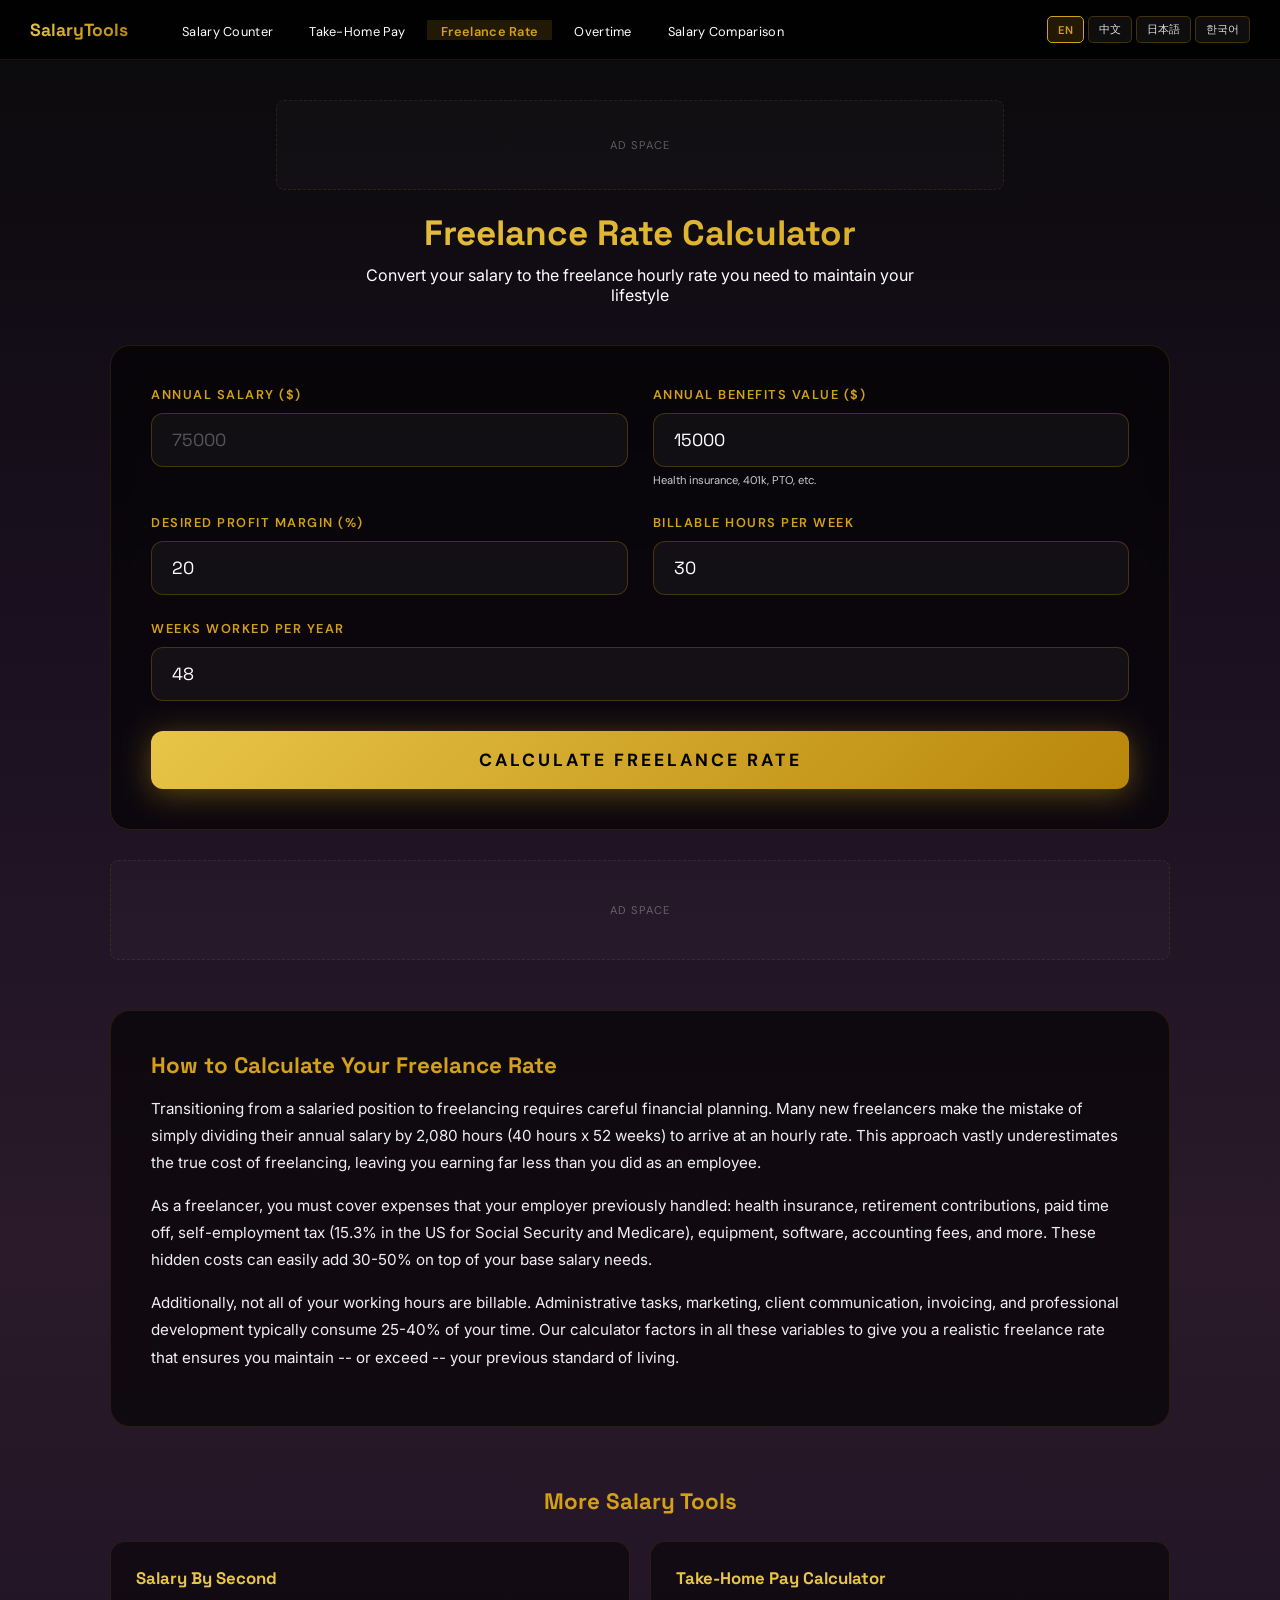
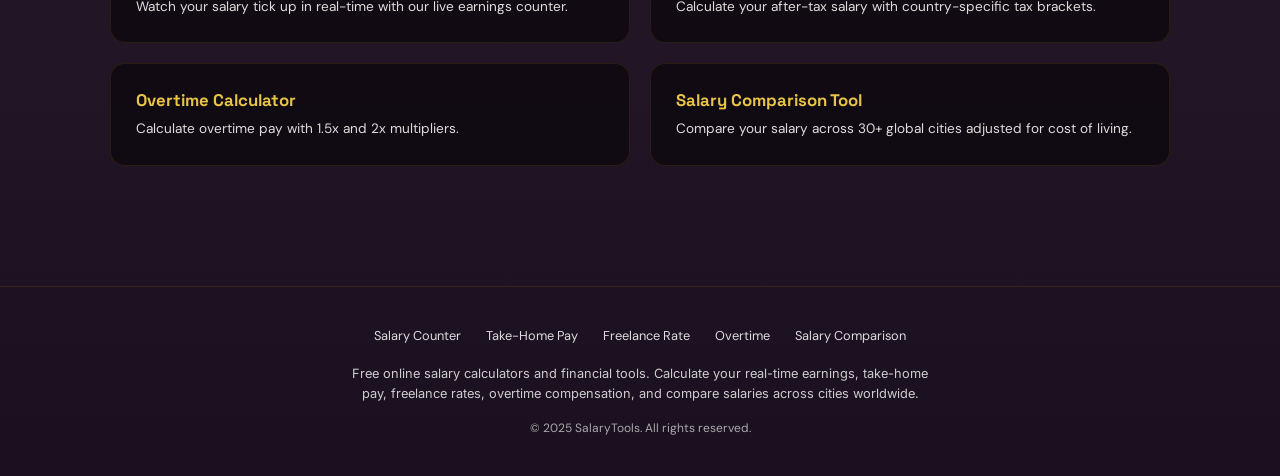
==== freelance-rate/index.html @ bfb165d8 "Expand into multi-page salary tools site for AdSense monetization Add 4 new calculator pages (take-h" ====
<!DOCTYPE html>
<html lang="en">
<head>
    <meta charset="UTF-8">
    <meta name="viewport" content="width=device-width, initial-scale=1.0">
    <title>Freelance Rate Calculator - Salary to Hourly Rate | SalaryTools</title>
    <meta name="description" content="Convert your salary to an equivalent freelance hourly rate. Account for self-employment tax, benefits, profit margin, and billable hours to find your ideal freelance rate.">
    <meta property="og:title" content="Freelance Rate Calculator - Salary to Hourly Rate">
    <meta property="og:description" content="Calculate the freelance hourly rate you need to match or exceed your current salary, factoring in taxes, benefits, and overhead.">
    <meta property="og:type" content="website">
    <link rel="canonical" href="https://salarytools.app/freelance-rate/">
    <script type="application/ld+json">
    {
        "@context": "https://schema.org",
        "@type": "WebApplication",
        "name": "Freelance Rate Calculator",
        "description": "Convert your salary to an equivalent freelance hourly rate accounting for self-employment tax, benefits, and profit margin",
        "applicationCategory": "FinanceApplication",
        "operatingSystem": "Any",
        "offers": { "@type": "Offer", "price": "0", "priceCurrency": "USD" }
    }
    </script>
    <link rel="stylesheet" href="/css/shared.css">
    <style>
        .chart-section {
            margin-top: 25px;
            padding: 25px;
            background: rgba(255, 255, 255, 0.02);
            border: 1px solid var(--border-subtle);
            border-radius: 15px;
        }

        .chart-section h3 {
            font-family: 'DM Sans', sans-serif;
            font-size: 0.8rem;
            text-transform: uppercase;
            letter-spacing: 1.5px;
            color: var(--text-muted);
            margin-bottom: 20px;
            text-align: center;
        }

        .comparison-card .comp-breakdown {
            font-size: 0.75rem;
            color: var(--text-dim);
            margin-top: 8px;
            line-height: 1.6;
        }

        .form-group .input-hint {
            font-family: 'DM Sans', sans-serif;
            font-size: 0.7rem;
            color: var(--text-dim);
            margin-top: 6px;
            line-height: 1.4;
        }
    </style>
</head>
<body>
    <div class="bg-image"></div>
    <div class="page-container">
        <!-- Ad Slot: Leaderboard -->
        <div class="ad-slot ad-slot-leaderboard"></div>

        <!-- Page Header -->
        <div class="page-header">
            <h1 data-i18n="title">Freelance Rate Calculator</h1>
            <p data-i18n="subtitle">Convert your salary to the freelance hourly rate you need to maintain your lifestyle</p>
        </div>

        <!-- Calculator Card -->
        <div class="calc-card">
            <div class="calc-grid">
                <div class="form-group">
                    <label data-i18n="label_salary">Annual Salary ($)</label>
                    <input type="number" id="annualSalary" placeholder="75000" min="0" step="1000">
                </div>
                <div class="form-group">
                    <label data-i18n="label_benefits">Annual Benefits Value ($)</label>
                    <input type="number" id="benefitsValue" value="15000" min="0" step="500">
                    <span class="input-hint" data-i18n="hint_benefits">Health insurance, 401k, PTO, etc.</span>
                </div>
                <div class="form-group">
                    <label data-i18n="label_profit">Desired Profit Margin (%)</label>
                    <input type="number" id="profitMargin" value="20" min="0" max="100" step="5">
                </div>
                <div class="form-group">
                    <label data-i18n="label_billable">Billable Hours Per Week</label>
                    <input type="number" id="billableHours" value="30" min="1" max="80" step="1">
                </div>
                <div class="form-group calc-full-width">
                    <label data-i18n="label_weeks">Weeks Worked Per Year</label>
                    <input type="number" id="weeksWorked" value="48" min="1" max="52" step="1">
                </div>
            </div>
            <button class="calc-btn" id="calculateBtn" data-i18n="btn_calculate">CALCULATE FREELANCE RATE</button>
        </div>

        <!-- Results Section -->
        <div class="results-section" id="resultsSection">
            <!-- Primary Result -->
            <div class="result-highlight">
                <div class="result-label" data-i18n="result_recommended">Recommended Hourly Rate</div>
                <div class="result-value" id="resultHourlyRate">$0</div>
            </div>

            <!-- Results Grid -->
            <div class="results-grid">
                <div class="result-card">
                    <div class="result-card-value" id="resultMinRate">$0</div>
                    <div class="result-card-label" data-i18n="result_minimum">Minimum Viable Rate</div>
                </div>
                <div class="result-card">
                    <div class="result-card-value" id="resultDailyRate">$0</div>
                    <div class="result-card-label" data-i18n="result_daily">Daily Rate</div>
                </div>
                <div class="result-card">
                    <div class="result-card-value" id="resultWeeklyRate">$0</div>
                    <div class="result-card-label" data-i18n="result_weekly">Weekly Rate</div>
                </div>
                <div class="result-card">
                    <div class="result-card-value" id="resultMonthlyTarget">$0</div>
                    <div class="result-card-label" data-i18n="result_monthly">Monthly Target</div>
                </div>
                <div class="result-card">
                    <div class="result-card-value" id="resultAnnualTarget">$0</div>
                    <div class="result-card-label" data-i18n="result_annual">Annual Target</div>
                </div>
            </div>

            <!-- Comparison Cards -->
            <div class="comparison-cards">
                <div class="comparison-card">
                    <h3 data-i18n="comp_employee">As Employee</h3>
                    <div class="comp-value" id="compEmployeeValue">$0</div>
                    <div class="comp-detail" data-i18n="comp_employee_detail">Total Compensation</div>
                    <div class="comp-breakdown" id="compEmployeeBreakdown"></div>
                </div>
                <div class="comparison-card">
                    <h3 data-i18n="comp_freelancer">As Freelancer</h3>
                    <div class="comp-value" id="compFreelancerValue">$0</div>
                    <div class="comp-detail" data-i18n="comp_freelancer_detail">Needed Gross to Match</div>
                    <div class="comp-breakdown" id="compFreelancerBreakdown"></div>
                </div>
            </div>

            <!-- Bar Chart -->
            <div class="chart-section">
                <h3 data-i18n="chart_title">Employee vs Freelance Comparison</h3>
                <div class="bar-chart">
                    <div class="bar-row">
                        <div class="bar-label" data-i18n="chart_employee">Employee</div>
                        <div class="bar-track">
                            <div class="bar-fill gold" id="barEmployee" style="width: 0%"></div>
                        </div>
                    </div>
                    <div class="bar-row">
                        <div class="bar-label" data-i18n="chart_freelance">Freelance</div>
                        <div class="bar-track">
                            <div class="bar-fill green" id="barFreelance" style="width: 0%"></div>
                        </div>
                    </div>
                </div>
            </div>
        </div>

        <!-- Ad Slot: Banner -->
        <div class="ad-slot ad-slot-banner"></div>

        <!-- SEO Content -->
        <div class="seo-content">
            <h2 data-i18n="seo_title">How to Calculate Your Freelance Rate</h2>
            <p data-i18n="seo_p1">Transitioning from a salaried position to freelancing requires careful financial planning. Many new freelancers make the mistake of simply dividing their annual salary by 2,080 hours (40 hours x 52 weeks) to arrive at an hourly rate. This approach vastly underestimates the true cost of freelancing, leaving you earning far less than you did as an employee.</p>
            <p data-i18n="seo_p2">As a freelancer, you must cover expenses that your employer previously handled: health insurance, retirement contributions, paid time off, self-employment tax (15.3% in the US for Social Security and Medicare), equipment, software, accounting fees, and more. These hidden costs can easily add 30-50% on top of your base salary needs.</p>
            <p data-i18n="seo_p3">Additionally, not all of your working hours are billable. Administrative tasks, marketing, client communication, invoicing, and professional development typically consume 25-40% of your time. Our calculator factors in all these variables to give you a realistic freelance rate that ensures you maintain -- or exceed -- your previous standard of living.</p>
        </div>

        <!-- More Tools -->
        <div class="more-tools">
            <h2 data-i18n="more_tools">More Salary Tools</h2>
            <div class="tools-grid">
                <a href="/" class="tool-card">
                    <h3 data-i18n="tool_counter_title">Salary By Second</h3>
                    <p data-i18n="tool_counter_desc">Watch your salary tick up in real-time with our live earnings counter.</p>
                </a>
                <a href="/take-home-pay/" class="tool-card">
                    <h3 data-i18n="tool_takehome_title">Take-Home Pay Calculator</h3>
                    <p data-i18n="tool_takehome_desc">Calculate your after-tax salary with country-specific tax brackets.</p>
                </a>
                <a href="/overtime/" class="tool-card">
                    <h3 data-i18n="tool_overtime_title">Overtime Calculator</h3>
                    <p data-i18n="tool_overtime_desc">Calculate overtime pay with 1.5x and 2x multipliers.</p>
                </a>
                <a href="/salary-comparison/" class="tool-card">
                    <h3 data-i18n="tool_comparison_title">Salary Comparison Tool</h3>
                    <p data-i18n="tool_comparison_desc">Compare your salary across 30+ global cities adjusted for cost of living.</p>
                </a>
            </div>
        </div>
    </div>

    <script>
        // ====== I18N ======
        window.pageI18n = {
            en: {
                title: "Freelance Rate Calculator",
                subtitle: "Convert your salary to the freelance hourly rate you need to maintain your lifestyle",
                label_salary: "Annual Salary ($)",
                label_benefits: "Annual Benefits Value ($)",
                hint_benefits: "Health insurance, 401k, PTO, etc.",
                label_profit: "Desired Profit Margin (%)",
                label_billable: "Billable Hours Per Week",
                label_weeks: "Weeks Worked Per Year",
                btn_calculate: "CALCULATE FREELANCE RATE",
                result_recommended: "Recommended Hourly Rate",
                result_minimum: "Minimum Viable Rate",
                result_daily: "Daily Rate",
                result_weekly: "Weekly Rate",
                result_monthly: "Monthly Target",
                result_annual: "Annual Target",
                comp_employee: "As Employee",
                comp_employee_detail: "Total Compensation",
                comp_freelancer: "As Freelancer",
                comp_freelancer_detail: "Needed Gross to Match",
                chart_title: "Employee vs Freelance Comparison",
                chart_employee: "Employee",
                chart_freelance: "Freelance",
                seo_title: "How to Calculate Your Freelance Rate",
                seo_p1: "Transitioning from a salaried position to freelancing requires careful financial planning. Many new freelancers make the mistake of simply dividing their annual salary by 2,080 hours (40 hours x 52 weeks) to arrive at an hourly rate. This approach vastly underestimates the true cost of freelancing, leaving you earning far less than you did as an employee.",
                seo_p2: "As a freelancer, you must cover expenses that your employer previously handled: health insurance, retirement contributions, paid time off, self-employment tax (15.3% in the US for Social Security and Medicare), equipment, software, accounting fees, and more. These hidden costs can easily add 30-50% on top of your base salary needs.",
                seo_p3: "Additionally, not all of your working hours are billable. Administrative tasks, marketing, client communication, invoicing, and professional development typically consume 25-40% of your time. Our calculator factors in all these variables to give you a realistic freelance rate that ensures you maintain -- or exceed -- your previous standard of living.",
                more_tools: "More Salary Tools",
                tool_counter_title: "Salary By Second",
                tool_counter_desc: "Watch your salary tick up in real-time with our live earnings counter.",
                tool_takehome_title: "Take-Home Pay Calculator",
                tool_takehome_desc: "Calculate your after-tax salary with country-specific tax brackets.",
                tool_overtime_title: "Overtime Calculator",
                tool_overtime_desc: "Calculate overtime pay with 1.5x and 2x multipliers.",
                tool_comparison_title: "Salary Comparison Tool",
                tool_comparison_desc: "Compare your salary across 30+ global cities adjusted for cost of living."
            },
            zh: {
                title: "自由职业费率计算器",
                subtitle: "将你的工资转换为维持生活所需的自由职业时薪",
                label_salary: "年薪 ($)",
                label_benefits: "年度福利价值 ($)",
                hint_benefits: "健康保险、401k、带薪休假等",
                label_profit: "期望利润率 (%)",
                label_billable: "每周计费小时数",
                label_weeks: "每年工作周数",
                btn_calculate: "计算自由职业费率",
                result_recommended: "推荐时薪",
                result_minimum: "最低可行费率",
                result_daily: "日费率",
                result_weekly: "周费率",
                result_monthly: "月度目标",
                result_annual: "年度目标",
                comp_employee: "作为雇员",
                comp_employee_detail: "总薪酬",
                comp_freelancer: "作为自由职业者",
                comp_freelancer_detail: "需要的总收入以匹配",
                chart_title: "雇员 vs 自由职业者对比",
                chart_employee: "雇员",
                chart_freelance: "自由职业",
                seo_title: "如何计算你的自由职业费率",
                seo_p1: "从固定薪资职位转向自由职业需要谨慎的财务规划。许多新自由职业者犯了一个错误，简单地将年薪除以2080小时（40小时x52周）来得出时薪。这种方法大大低估了自由职业的真实成本，让你的收入远低于作为雇员时的水平。",
                seo_p2: "作为自由职业者，你必须承担雇主之前为你支付的费用：健康保险、退休金、带薪休假、自雇税（美国为15.3%的社会保障和医疗保险）、设备、软件、会计费等。这些隐性成本很容易在你的基本薪资需求之上增加30-50%。",
                seo_p3: "此外，你的工作时间并非全部可以计费。行政任务、营销、客户沟通、开票和专业发展通常会占用25-40%的时间。我们的计算器考虑了所有这些变量，为你提供一个现实的自由职业费率，确保你保持或超越之前的生活水平。",
                more_tools: "更多薪资工具",
                tool_counter_title: "实时薪资计数器",
                tool_counter_desc: "用我们的实时收入计数器观看你的薪资逐秒增长。",
                tool_takehome_title: "税后工资计算器",
                tool_takehome_desc: "根据各国税率计算你的税后工资。",
                tool_overtime_title: "加班工资计算器",
                tool_overtime_desc: "使用1.5倍和2倍加班倍率计算加班费。",
                tool_comparison_title: "薪资对比工具",
                tool_comparison_desc: "根据生活成本在全球30多个城市间比较你的薪资。"
            },
            ja: {
                title: "フリーランス単価計算機",
                subtitle: "給与を生活水準を維持するためのフリーランス時給に変換",
                label_salary: "年収 ($)",
                label_benefits: "年間福利厚生額 ($)",
                hint_benefits: "健康保険、401k、有給休暇など",
                label_profit: "希望利益率 (%)",
                label_billable: "週あたり稼働時間",
                label_weeks: "年間稼働週数",
                btn_calculate: "フリーランス単価を計算",
                result_recommended: "推奨時給",
                result_minimum: "最低限の時給",
                result_daily: "日給",
                result_weekly: "週給",
                result_monthly: "月間目標",
                result_annual: "年間目標",
                comp_employee: "会社員として",
                comp_employee_detail: "総報酬",
                comp_freelancer: "フリーランスとして",
                comp_freelancer_detail: "同等に必要な総収入",
                chart_title: "会社員 vs フリーランス比較",
                chart_employee: "会社員",
                chart_freelance: "フリーランス",
                seo_title: "フリーランス単価の計算方法",
                seo_p1: "給与所得者からフリーランスへの転身には、慎重な財務計画が必要です。多くの新しいフリーランサーは、年収を2,080時間（週40時間×52週）で割るだけで時給を算出するという間違いを犯します。この方法ではフリーランスの真のコストを大幅に過小評価し、会社員時代よりはるかに少ない収入になってしまいます。",
                seo_p2: "フリーランスとして、以前は雇用主が負担していた費用を自分でカバーしなければなりません：健康保険、退職金拠出、有給休暇、自営業税（米国では社会保障とメディケアで15.3%）、機器、ソフトウェア、会計費用など。これらの隠れたコストは、基本給の30〜50%を簡単に上乗せします。",
                seo_p3: "さらに、すべての労働時間が請求可能なわけではありません。管理業務、マーケティング、クライアントとのコミュニケーション、請求書発行、専門能力の開発には通常25〜40%の時間がかかります。この計算機はこれらすべての変数を考慮し、以前の生活水準を維持または上回るための現実的なフリーランス単価を提供します。",
                more_tools: "その他の給与ツール",
                tool_counter_title: "秒給カウンター",
                tool_counter_desc: "リアルタイム収入カウンターで給与が増えるのを見ましょう。",
                tool_takehome_title: "手取り計算機",
                tool_takehome_desc: "各国の税率で税引後の給与を計算します。",
                tool_overtime_title: "残業代計算機",
                tool_overtime_desc: "1.5倍・2倍の残業代を計算します。",
                tool_comparison_title: "給与比較ツール",
                tool_comparison_desc: "生活費を考慮して世界30以上の都市で給与を比較。"
            },
            ko: {
                title: "프리랜서 단가 계산기",
                subtitle: "급여를 생활 수준을 유지하는 데 필요한 프리랜서 시급으로 변환",
                label_salary: "연봉 ($)",
                label_benefits: "연간 복리후생 가치 ($)",
                hint_benefits: "건강보험, 401k, 유급휴가 등",
                label_profit: "희망 이익률 (%)",
                label_billable: "주당 청구 가능 시간",
                label_weeks: "연간 근무 주수",
                btn_calculate: "프리랜서 단가 계산",
                result_recommended: "추천 시급",
                result_minimum: "최소 가능 단가",
                result_daily: "일일 단가",
                result_weekly: "주간 단가",
                result_monthly: "월간 목표",
                result_annual: "연간 목표",
                comp_employee: "직장인으로서",
                comp_employee_detail: "총 보상",
                comp_freelancer: "프리랜서로서",
                comp_freelancer_detail: "동등하게 필요한 총 수입",
                chart_title: "직장인 vs 프리랜서 비교",
                chart_employee: "직장인",
                chart_freelance: "프리랜서",
                seo_title: "프리랜서 단가 계산 방법",
                seo_p1: "급여 직장에서 프리랜서로 전환하려면 신중한 재무 계획이 필요합니다. 많은 신규 프리랜서들이 연봉을 2,080시간(주 40시간 x 52주)으로 나누어 시급을 산출하는 실수를 합니다. 이 방법은 프리랜서의 실제 비용을 크게 과소평가하여, 직장인일 때보다 훨씬 적은 수입을 얻게 됩니다.",
                seo_p2: "프리랜서로서 이전에 고용주가 부담하던 비용을 직접 충당해야 합니다: 건강보험, 퇴직금, 유급휴가, 자영업세(미국에서 사회보장 및 메디케어 15.3%), 장비, 소프트웨어, 회계비 등. 이러한 숨겨진 비용은 기본 급여 필요액에 30-50%를 쉽게 추가합니다.",
                seo_p3: "또한 모든 근무 시간이 청구 가능한 것은 아닙니다. 관리 업무, 마케팅, 고객 소통, 청구서 발행, 전문성 개발에 보통 25-40%의 시간이 소요됩니다. 우리 계산기는 이 모든 변수를 고려하여 이전 생활 수준을 유지하거나 초과할 수 있는 현실적인 프리랜서 단가를 제공합니다.",
                more_tools: "더 많은 급여 도구",
                tool_counter_title: "실시간 급여 카운터",
                tool_counter_desc: "실시간 수입 카운터로 급여가 증가하는 것을 확인하세요.",
                tool_takehome_title: "실수령액 계산기",
                tool_takehome_desc: "각국 세율로 세후 급여를 계산합니다.",
                tool_overtime_title: "야근수당 계산기",
                tool_overtime_desc: "1.5배, 2배 야근수당을 계산합니다.",
                tool_comparison_title: "급여 비교 도구",
                tool_comparison_desc: "생활비를 기준으로 전 세계 30개 이상 도시에서 급여를 비교합니다."
            }
        };

        // ====== CALCULATION ======
        const SE_TAX_RATE = 0.153; // 15.3% self-employment tax

        function calculate() {
            const salary = parseFloat(document.getElementById('annualSalary').value) || 0;
            const benefits = parseFloat(document.getElementById('benefitsValue').value) || 0;
            const profitMargin = parseFloat(document.getElementById('profitMargin').value) || 0;
            const billableHours = parseFloat(document.getElementById('billableHours').value) || 30;
            const weeksWorked = parseFloat(document.getElementById('weeksWorked').value) || 48;

            if (salary <= 0) {
                alert('Please enter your annual salary.');
                return;
            }

            // Core calculation
            const totalComp = salary + benefits;
            const annualNeeded = totalComp / (1 - SE_TAX_RATE);
            const withProfit = annualNeeded * (1 + profitMargin / 100);
            const totalBillableHours = billableHours * weeksWorked;
            const hourlyRate = withProfit / totalBillableHours;
            const minimumRate = totalComp / totalBillableHours;

            // Derived rates
            const dailyRate = hourlyRate * billableHours / 5; // Assuming 5-day work week
            const weeklyRate = hourlyRate * billableHours;
            const monthlyTarget = withProfit / 12;
            const annualTarget = withProfit;

            // Format and display
            const fmt = window.SalaryTools ? window.SalaryTools.formatCurrency : (v, d) => '$' + v.toFixed(d || 2);

            document.getElementById('resultHourlyRate').textContent = fmt(hourlyRate, 2);
            document.getElementById('resultMinRate').textContent = fmt(minimumRate, 2);
            document.getElementById('resultDailyRate').textContent = fmt(dailyRate, 2);
            document.getElementById('resultWeeklyRate').textContent = fmt(weeklyRate, 2);
            document.getElementById('resultMonthlyTarget').textContent = fmt(monthlyTarget, 0);
            document.getElementById('resultAnnualTarget').textContent = fmt(annualTarget, 0);

            // Comparison cards
            document.getElementById('compEmployeeValue').textContent = fmt(totalComp, 0);
            document.getElementById('compEmployeeBreakdown').textContent =
                fmt(salary, 0) + ' salary + ' + fmt(benefits, 0) + ' benefits';

            document.getElementById('compFreelancerValue').textContent = fmt(withProfit, 0);
            document.getElementById('compFreelancerBreakdown').textContent =
                'Covers SE tax (' + (SE_TAX_RATE * 100).toFixed(1) + '%) + ' + profitMargin + '% profit';

            // Bar chart
            const maxVal = Math.max(totalComp, withProfit);
            const employeePercent = (totalComp / maxVal) * 100;
            const freelancePercent = (withProfit / maxVal) * 100;

            document.getElementById('barEmployee').style.width = employeePercent + '%';
            document.getElementById('barEmployee').textContent = fmt(totalComp, 0);
            document.getElementById('barFreelance').style.width = freelancePercent + '%';
            document.getElementById('barFreelance').textContent = fmt(withProfit, 0);

            // Show results
            document.getElementById('resultsSection').classList.add('active');
        }

        document.getElementById('calculateBtn').addEventListener('click', calculate);

        // Allow Enter key to trigger calculation
        document.querySelectorAll('.calc-card input').forEach(input => {
            input.addEventListener('keydown', (e) => {
                if (e.key === 'Enter') calculate();
            });
        });
    </script>
    <script src="/js/shared.js"></script>
</body>
</html>
---- css/shared.css ----
@import url('https://fonts.googleapis.com/css2?family=Space+Grotesk:wght@400;600;700&family=Inter:wght@300;400;500;600;700&family=DM+Sans:wght@400;500;700&family=Noto+Sans+SC:wght@400;700&family=Noto+Sans+JP:wght@400;700&family=Noto+Sans+KR:wght@400;700&display=swap');

:root {
    --gold-light: #e8c547;
    --gold: #d4a017;
    --gold-deep: #b8860b;
    --gold-dark: #8b6914;
    --gold-glow: rgba(212, 160, 23, 0.4);
    --gold-subtle: rgba(212, 160, 23, 0.15);
    --bg-primary: #0a0a0a;
    --bg-secondary: #141420;
    --bg-card: rgba(0, 0, 0, 0.55);
    --border-subtle: rgba(184, 134, 11, 0.15);
    --border-medium: rgba(184, 134, 11, 0.3);
    --text-primary: #fff;
    --text-secondary: #f0f0f0;
    --text-muted: #e0e0e0;
    --text-dim: #ccc;
    --nav-height: 60px;
}

* { margin: 0; padding: 0; box-sizing: border-box; }

body {
    font-family: 'Inter', 'Noto Sans SC', 'Noto Sans JP', 'Noto Sans KR', -apple-system, sans-serif;
    background: linear-gradient(180deg, #0a0a0a 0%, #1a1020 30%, #2a1a2a 60%, #1a1020 100%);
    color: var(--text-primary);
    min-height: 100vh;
    overflow-x: hidden;
    padding-top: var(--nav-height);
    position: relative;
}

.bg-image {
    position: fixed;
    top: 0; left: 0; width: 100%; height: 100%;
    background: url('https://images.unsplash.com/photo-1507525428034-b723cf961d3e?w=1920&q=80&auto=format') center center / cover no-repeat;
    opacity: 0.35;
    z-index: 0;
    pointer-events: none;
}

/* ====== NAVIGATION ====== */
.site-nav {
    position: fixed;
    top: 0;
    left: 0;
    right: 0;
    height: var(--nav-height);
    background: rgba(0, 0, 0, 0.85);
    backdrop-filter: blur(20px);
    border-bottom: 1px solid var(--border-subtle);
    z-index: 9000;
    display: flex;
    align-items: center;
    padding: 0 30px;
}

.nav-brand {
    font-family: 'Space Grotesk', sans-serif;
    font-size: 1.1rem;
    font-weight: 700;
    background: linear-gradient(135deg, var(--gold-light), var(--gold-deep));
    -webkit-background-clip: text;
    -webkit-text-fill-color: transparent;
    background-clip: text;
    text-decoration: none;
    margin-right: 40px;
    white-space: nowrap;
}

.nav-links {
    display: flex;
    gap: 8px;
    list-style: none;
    flex: 1;
    overflow-x: auto;
}

.nav-links a {
    font-family: 'DM Sans', sans-serif;
    font-size: 0.8rem;
    color: #fff;
    text-decoration: none;
    padding: 8px 14px;
    border-radius: 6px;
    transition: all 0.3s ease;
    white-space: nowrap;
    letter-spacing: 0.3px;
}

.nav-links a:hover {
    color: var(--gold);
    background: var(--gold-subtle);
}

.nav-links a.active {
    color: var(--gold);
    background: var(--gold-subtle);
    font-weight: 600;
}

.nav-lang {
    display: flex;
    gap: 4px;
    margin-left: auto;
}

.nav-lang .lang-btn {
    background: rgba(255, 255, 255, 0.05);
    border: 1px solid var(--border-medium);
    color: var(--text-muted);
    padding: 5px 10px;
    border-radius: 5px;
    cursor: pointer;
    font-size: 0.7rem;
    font-family: 'DM Sans', sans-serif;
    transition: all 0.3s ease;
}

.nav-lang .lang-btn:hover {
    border-color: var(--gold);
    color: var(--gold);
}

.nav-lang .lang-btn.active {
    background: var(--gold-subtle);
    border-color: var(--gold);
    color: var(--gold);
    font-weight: 600;
}

.nav-hamburger {
    display: none;
    flex-direction: column;
    gap: 4px;
    cursor: pointer;
    padding: 8px;
    margin-left: 10px;
}

.nav-hamburger span {
    width: 20px;
    height: 2px;
    background: var(--gold);
    border-radius: 2px;
    transition: all 0.3s ease;
}

/* ====== AD SLOTS ====== */
.ad-slot {
    background: rgba(255, 255, 255, 0.02);
    border: 1px dashed var(--border-subtle);
    border-radius: 8px;
    display: flex;
    align-items: center;
    justify-content: center;
    color: var(--text-dim);
    font-family: 'DM Sans', sans-serif;
    font-size: 0.7rem;
    letter-spacing: 1px;
    text-transform: uppercase;
    overflow: hidden;
}

.ad-slot::after {
    content: 'AD SPACE';
    opacity: 0.4;
}

.ad-slot-leaderboard {
    width: 100%;
    max-width: 728px;
    height: 90px;
    margin: 0 auto 20px;
}

.ad-slot-rectangle {
    width: 300px;
    height: 250px;
}

.ad-slot-banner {
    width: 100%;
    height: 100px;
    margin: 30px 0;
}

/* ====== PAGE LAYOUT ====== */
.page-container {
    max-width: 1100px;
    margin: 0 auto;
    padding: 40px 20px;
    position: relative;
    z-index: 10;
}

.page-header {
    text-align: center;
    margin-bottom: 40px;
}

.page-header h1 {
    font-family: 'Space Grotesk', sans-serif;
    font-size: 2.2rem;
    font-weight: 700;
    background: linear-gradient(135deg, var(--gold-light) 0%, var(--gold) 40%, var(--gold-deep) 70%, var(--gold-light) 100%);
    -webkit-background-clip: text;
    -webkit-text-fill-color: transparent;
    background-clip: text;
    margin-bottom: 10px;
    animation: shimmer 4s infinite;
    background-size: 300% auto;
}

@keyframes shimmer {
    0% { background-position: 0% center; }
    100% { background-position: 300% center; }
}

.page-header p {
    font-size: 1rem;
    color: #fff;
    font-weight: 400;
    max-width: 600px;
    margin: 0 auto;
}

/* ====== CALCULATOR CARD ====== */
.calc-card {
    background: rgba(0, 0, 0, 0.6);
    border: 1px solid var(--gold-subtle);
    border-radius: 20px;
    padding: 40px;
    backdrop-filter: blur(10px);
    margin-bottom: 30px;
}

.calc-grid {
    display: grid;
    grid-template-columns: 1fr 1fr;
    gap: 25px;
}

.calc-grid.three-col {
    grid-template-columns: 1fr 1fr 1fr;
}

.calc-full-width {
    grid-column: 1 / -1;
}

/* ====== FORM ELEMENTS ====== */
.form-group {
    display: flex;
    flex-direction: column;
}

.form-group label {
    font-family: 'DM Sans', sans-serif;
    font-size: 0.8rem;
    color: var(--gold);
    text-transform: uppercase;
    letter-spacing: 1.5px;
    margin-bottom: 10px;
    font-weight: 600;
}

.form-group input,
.form-group select {
    background: rgba(255, 255, 255, 0.04);
    border: 1px solid var(--border-medium);
    border-radius: 12px;
    padding: 15px 20px;
    font-size: 1.1rem;
    color: var(--text-primary);
    font-family: 'Space Grotesk', sans-serif;
    transition: all 0.3s ease;
    outline: none;
}

.form-group input:focus,
.form-group select:focus {
    border-color: var(--gold);
    box-shadow: 0 0 20px var(--gold-glow);
}

.form-group input::placeholder {
    color: #555;
}

.form-group select {
    cursor: pointer;
    appearance: none;
    background-image: url("data:image/svg+xml,%3Csvg xmlns='http://www.w3.org/2000/svg' width='12' height='12' fill='%23d4a017' viewBox='0 0 16 16'%3E%3Cpath d='M8 11L3 6h10l-5 5z'/%3E%3C/svg%3E");
    background-repeat: no-repeat;
    background-position: right 15px center;
}

.form-group select option {
    background: #1a1a2e;
    color: #fff;
}

.calc-btn {
    display: block;
    width: 100%;
    margin-top: 30px;
    padding: 18px;
    background: linear-gradient(135deg, var(--gold-light), var(--gold-deep));
    border: none;
    border-radius: 12px;
    font-size: 1.1rem;
    font-weight: 700;
    color: #000;
    cursor: pointer;
    font-family: 'DM Sans', sans-serif;
    text-transform: uppercase;
    letter-spacing: 3px;
    transition: all 0.3s ease;
    box-shadow: 0 5px 30px var(--gold-glow);
}

.calc-btn:hover {
    transform: translateY(-2px);
    box-shadow: 0 8px 40px rgba(212, 160, 23, 0.5);
}

.calc-btn:active {
    transform: translateY(0);
}

/* ====== RESULTS ====== */
.results-section {
    display: none;
    animation: fadeIn 0.6s ease;
}

.results-section.active {
    display: block;
}

@keyframes fadeIn {
    from { opacity: 0; transform: translateY(20px); }
    to { opacity: 1; transform: translateY(0); }
}

.result-highlight {
    text-align: center;
    padding: 30px;
    background: rgba(184, 134, 11, 0.05);
    border: 1px solid rgba(184, 134, 11, 0.2);
    border-radius: 15px;
    margin-bottom: 25px;
}

.result-highlight .result-label {
    font-family: 'DM Sans', sans-serif;
    font-size: 0.8rem;
    text-transform: uppercase;
    letter-spacing: 2px;
    color: #fff;
    margin-bottom: 8px;
}

.result-highlight .result-value {
    font-family: 'Space Grotesk', sans-serif;
    font-size: 2.8rem;
    font-weight: 700;
    color: var(--gold-light);
}

.results-grid {
    display: grid;
    grid-template-columns: repeat(3, 1fr);
    gap: 15px;
    margin-top: 20px;
}

.result-card {
    background: rgba(0, 0, 0, 0.5);
    border: 1px solid var(--border-subtle);
    border-radius: 12px;
    padding: 20px 15px;
    text-align: center;
}

.result-card .result-card-value {
    font-family: 'Space Grotesk', sans-serif;
    font-size: 1.3rem;
    color: var(--gold-light);
    font-weight: 600;
    margin-bottom: 5px;
}

.result-card .result-card-label {
    font-family: 'DM Sans', sans-serif;
    font-size: 0.72rem;
    color: #ddd;
    text-transform: uppercase;
    letter-spacing: 1px;
}

/* ====== VISUAL CHARTS ====== */
.pie-chart {
    width: 180px;
    height: 180px;
    border-radius: 50%;
    margin: 20px auto;
    position: relative;
}

.pie-legend {
    display: flex;
    justify-content: center;
    gap: 20px;
    margin-top: 15px;
    font-family: 'DM Sans', sans-serif;
    font-size: 0.8rem;
}

.pie-legend-item {
    display: flex;
    align-items: center;
    gap: 6px;
    color: #eee;
}

.pie-legend-dot {
    width: 10px;
    height: 10px;
    border-radius: 50%;
}

.bar-chart {
    margin: 20px 0;
}

.bar-row {
    display: flex;
    align-items: center;
    margin-bottom: 12px;
}

.bar-label {
    font-family: 'DM Sans', sans-serif;
    font-size: 0.75rem;
    color: #eee;
    width: 100px;
    text-transform: uppercase;
    letter-spacing: 0.5px;
}

.bar-track {
    flex: 1;
    height: 24px;
    background: rgba(255, 255, 255, 0.03);
    border-radius: 6px;
    overflow: hidden;
    position: relative;
}

.bar-fill {
    height: 100%;
    border-radius: 6px;
    transition: width 0.8s ease;
    display: flex;
    align-items: center;
    padding-left: 10px;
    font-family: 'Space Grotesk', sans-serif;
    font-size: 0.75rem;
    color: #000;
    font-weight: 600;
}

.bar-fill.gold {
    background: linear-gradient(90deg, var(--gold-deep), var(--gold-light));
}

.bar-fill.green {
    background: linear-gradient(90deg, #2d8a4e, #4ade80);
}

.bar-fill.blue {
    background: linear-gradient(90deg, #1d4ed8, #60a5fa);
}

/* ====== SEO CONTENT ====== */
.seo-content {
    margin-top: 50px;
    padding: 40px;
    background: rgba(0, 0, 0, 0.6);
    border: 1px solid var(--border-subtle);
    border-radius: 20px;
}

.seo-content h2 {
    font-family: 'Space Grotesk', sans-serif;
    font-size: 1.4rem;
    color: var(--gold);
    margin-bottom: 15px;
}

.seo-content p {
    font-size: 0.95rem;
    color: #eee;
    line-height: 1.8;
    margin-bottom: 15px;
}

.seo-content ul {
    color: #eee;
    padding-left: 20px;
    line-height: 2;
    font-size: 0.9rem;
}

/* ====== MORE TOOLS ====== */
.more-tools {
    margin-top: 60px;
}

.more-tools h2 {
    font-family: 'Space Grotesk', sans-serif;
    font-size: 1.4rem;
    color: var(--gold);
    text-align: center;
    margin-bottom: 25px;
}

.tools-grid {
    display: grid;
    grid-template-columns: repeat(2, 1fr);
    gap: 20px;
}

.tool-card {
    background: rgba(0, 0, 0, 0.5);
    border: 1px solid var(--border-subtle);
    border-radius: 15px;
    padding: 25px;
    text-decoration: none;
    transition: all 0.3s ease;
    display: block;
}

.tool-card:hover {
    border-color: var(--gold);
    transform: translateY(-3px);
    box-shadow: 0 10px 30px rgba(212, 160, 23, 0.1);
}

.tool-card h3 {
    font-family: 'Space Grotesk', sans-serif;
    font-size: 1.05rem;
    color: var(--gold-light);
    margin-bottom: 8px;
}

.tool-card p {
    font-family: 'DM Sans', sans-serif;
    font-size: 0.85rem;
    color: #ddd;
    line-height: 1.5;
}

/* ====== FOOTER ====== */
.site-footer {
    margin-top: 80px;
    padding: 40px 30px;
    border-top: 1px solid var(--border-subtle);
    text-align: center;
}

.footer-links {
    display: flex;
    justify-content: center;
    gap: 25px;
    margin-bottom: 20px;
    flex-wrap: wrap;
}

.footer-links a {
    font-family: 'DM Sans', sans-serif;
    font-size: 0.8rem;
    color: #ddd;
    text-decoration: none;
    transition: color 0.3s ease;
}

.footer-links a:hover {
    color: var(--gold);
}

.footer-about {
    max-width: 600px;
    margin: 0 auto 15px;
    font-size: 0.8rem;
    color: #ccc;
    line-height: 1.6;
}

.footer-copy {
    font-size: 0.75rem;
    color: #aaa;
    font-family: 'DM Sans', sans-serif;
}

/* ====== COMPARISON CARDS ====== */
.comparison-cards {
    display: grid;
    grid-template-columns: 1fr 1fr;
    gap: 20px;
    margin-top: 20px;
}

.comparison-card {
    background: rgba(0, 0, 0, 0.5);
    border: 1px solid var(--border-subtle);
    border-radius: 15px;
    padding: 25px;
    text-align: center;
}

.comparison-card h3 {
    font-family: 'DM Sans', sans-serif;
    font-size: 0.75rem;
    text-transform: uppercase;
    letter-spacing: 1.5px;
    color: #fff;
    margin-bottom: 10px;
}

.comparison-card .comp-value {
    font-family: 'Space Grotesk', sans-serif;
    font-size: 1.8rem;
    font-weight: 700;
    color: var(--gold-light);
    margin-bottom: 5px;
}

.comparison-card .comp-detail {
    font-size: 0.8rem;
    color: #ccc;
}

/* ====== RESPONSIVE ====== */
@media (max-width: 768px) {
    :root { --nav-height: 55px; }

    .nav-links { display: none; }
    .nav-links.open {
        display: flex;
        flex-direction: column;
        position: absolute;
        top: var(--nav-height);
        left: 0;
        right: 0;
        background: rgba(10, 10, 10, 0.98);
        padding: 15px;
        border-bottom: 1px solid var(--border-subtle);
        gap: 5px;
    }
    .nav-hamburger { display: flex; }
    .nav-lang { margin-left: 10px; }
    .nav-lang .lang-btn { padding: 4px 7px; font-size: 0.65rem; }

    .page-header h1 { font-size: 1.6rem; }
    .calc-card { padding: 25px; }
    .calc-grid { grid-template-columns: 1fr; }
    .calc-grid.three-col { grid-template-columns: 1fr; }
    .results-grid { grid-template-columns: 1fr; }
    .tools-grid { grid-template-columns: 1fr; }
    .comparison-cards { grid-template-columns: 1fr; }
    .result-highlight .result-value { font-size: 2rem; }

    .ad-slot-leaderboard { height: 60px; }
    .ad-slot-rectangle { width: 100%; height: 200px; }
}
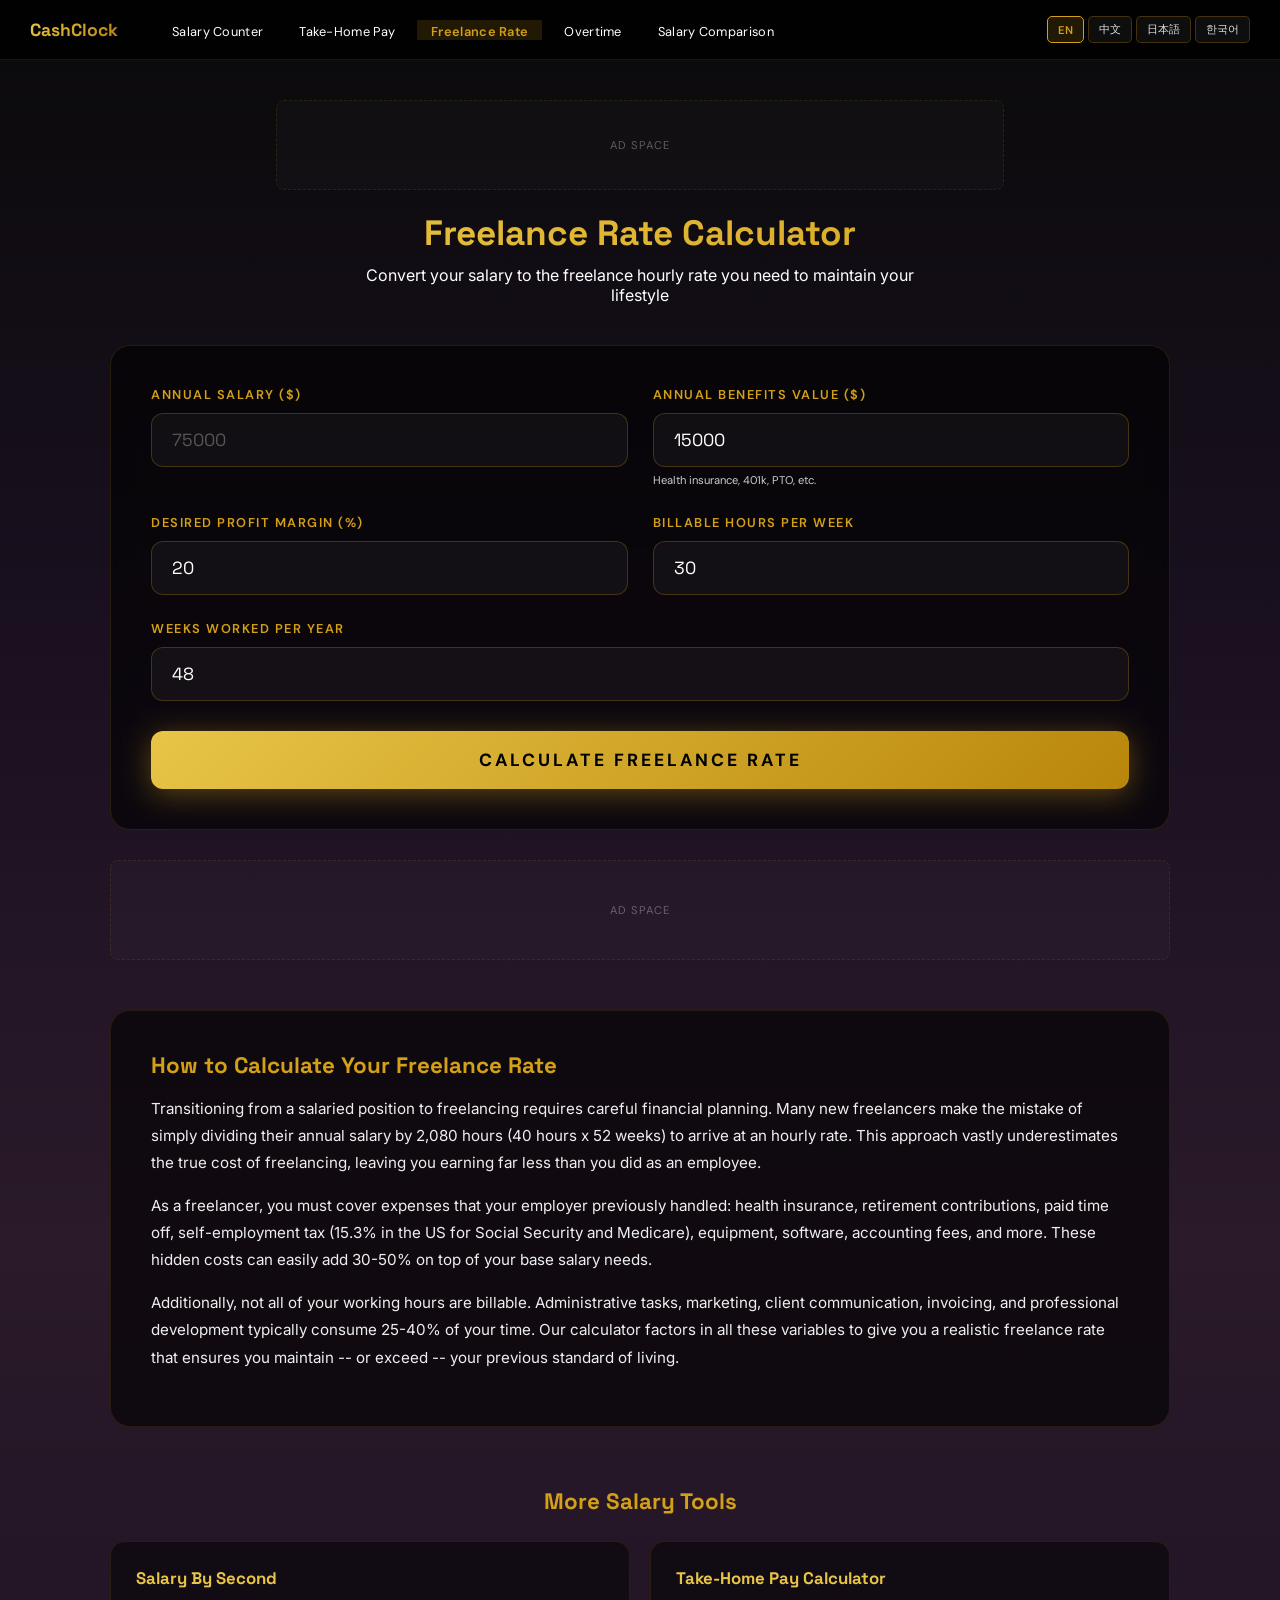
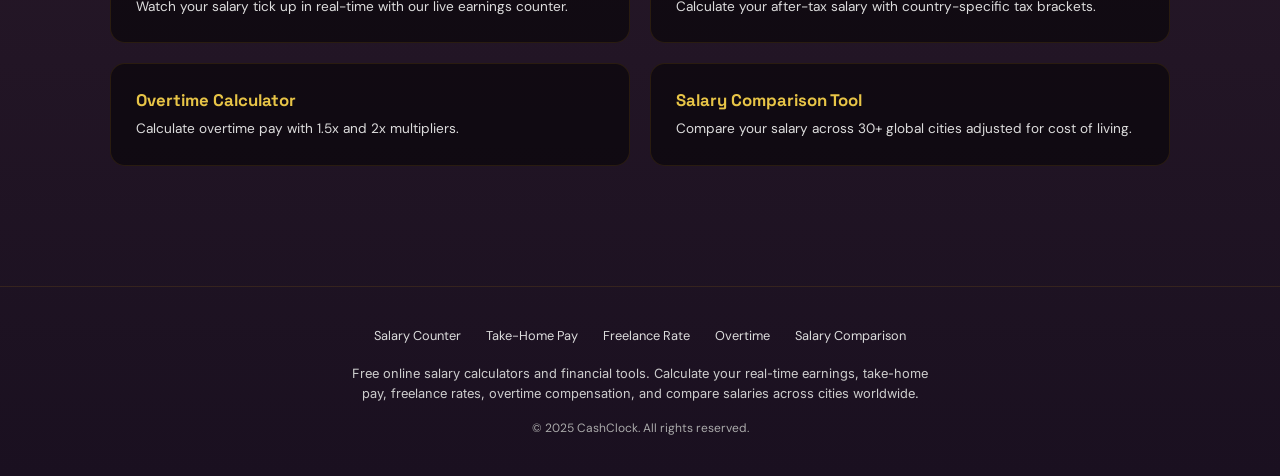
==== commit 944c044c: "Rebrand to CashClock, update all URLs to cashclock.vercel.app" ====
--- a/freelance-rate/index.html
+++ b/freelance-rate/index.html
@@ -3,12 +3,12 @@
 <head>
     <meta charset="UTF-8">
     <meta name="viewport" content="width=device-width, initial-scale=1.0">
-    <title>Freelance Rate Calculator - Salary to Hourly Rate | SalaryTools</title>
+    <title>Freelance Rate Calculator - Salary to Hourly Rate | CashClock</title>
     <meta name="description" content="Convert your salary to an equivalent freelance hourly rate. Account for self-employment tax, benefits, profit margin, and billable hours to find your ideal freelance rate.">
     <meta property="og:title" content="Freelance Rate Calculator - Salary to Hourly Rate">
     <meta property="og:description" content="Calculate the freelance hourly rate you need to match or exceed your current salary, factoring in taxes, benefits, and overhead.">
     <meta property="og:type" content="website">
-    <link rel="canonical" href="https://salarytools.app/freelance-rate/">
+    <link rel="canonical" href="https://cashclock.vercel.app/freelance-rate/">
     <script type="application/ld+json">
     {
         "@context": "https://schema.org",
@@ -382,7 +382,7 @@
             const annualTarget = withProfit;
 
             // Format and display
-            const fmt = window.SalaryTools ? window.SalaryTools.formatCurrency : (v, d) => '$' + v.toFixed(d || 2);
+            const fmt = window.CashClock ? window.CashClock.formatCurrency : (v, d) => '$' + v.toFixed(d || 2);
 
             document.getElementById('resultHourlyRate').textContent = fmt(hourlyRate, 2);
             document.getElementById('resultMinRate').textContent = fmt(minimumRate, 2);
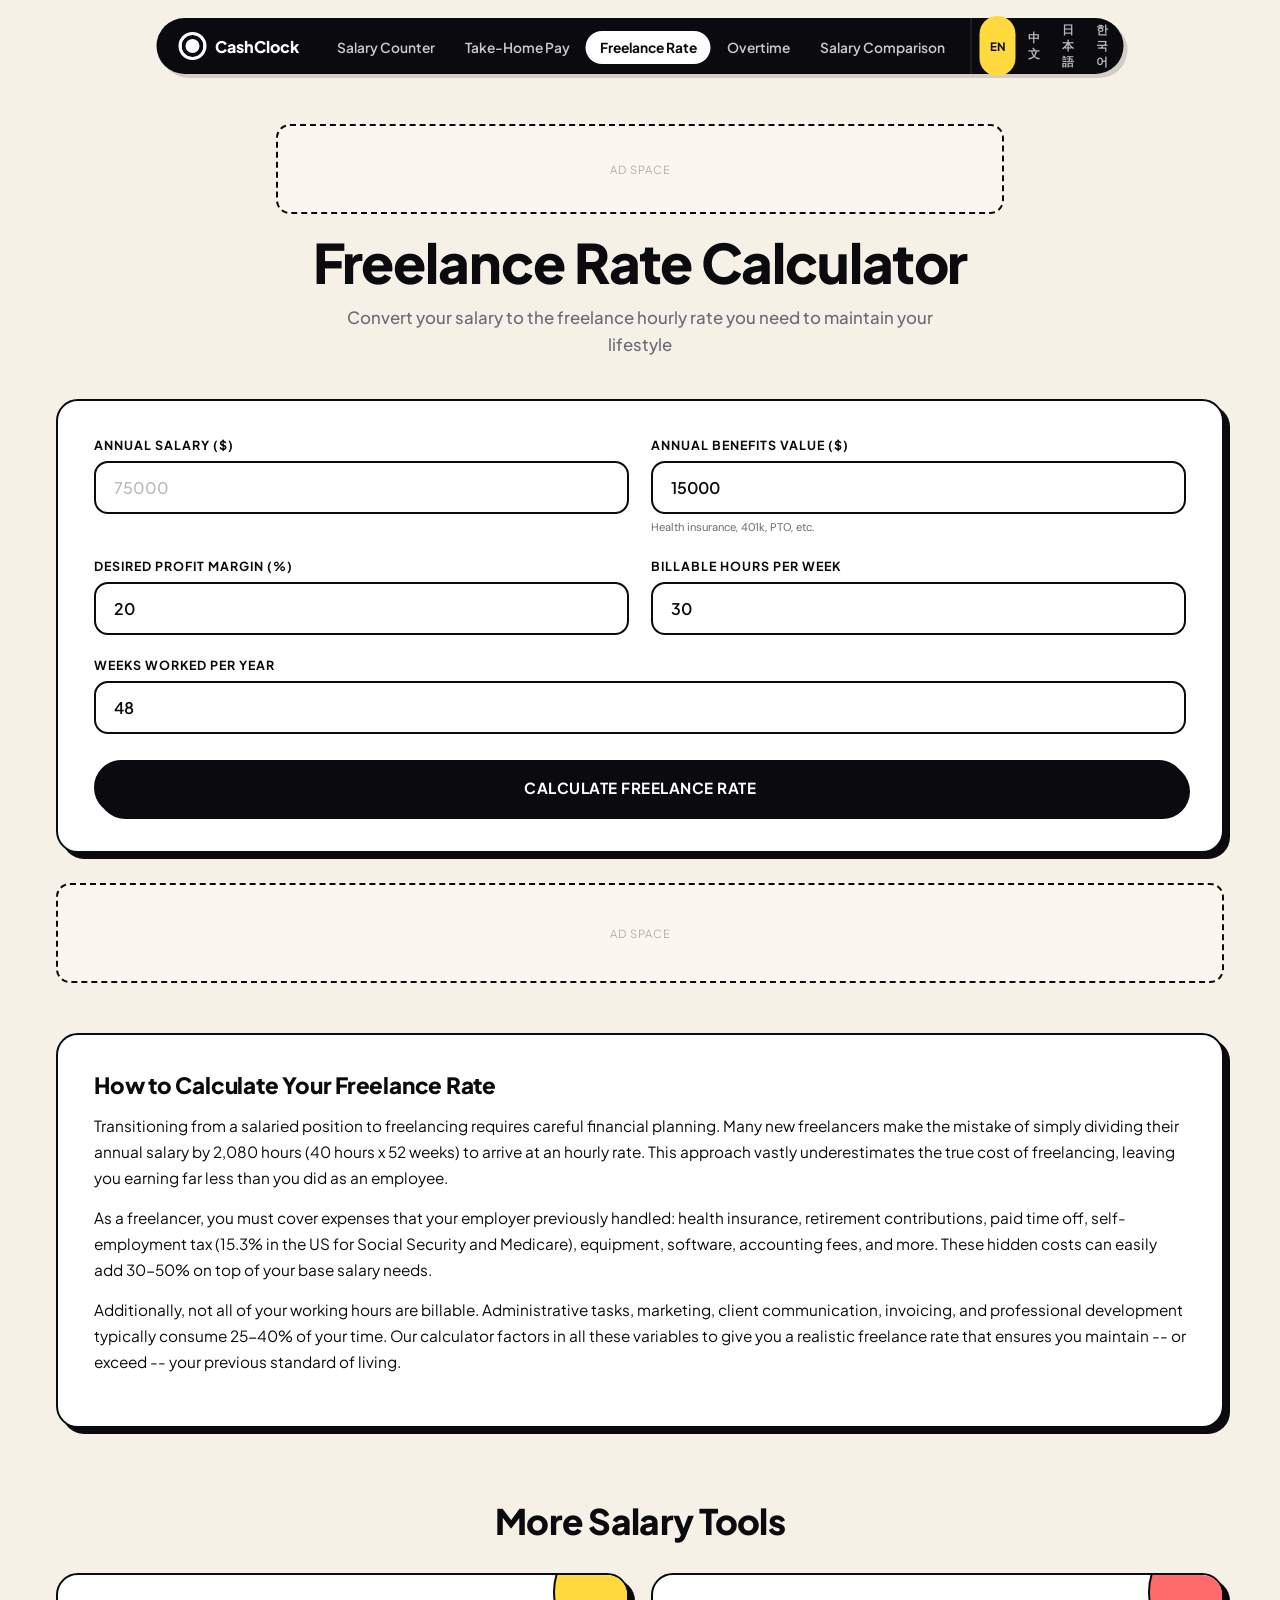
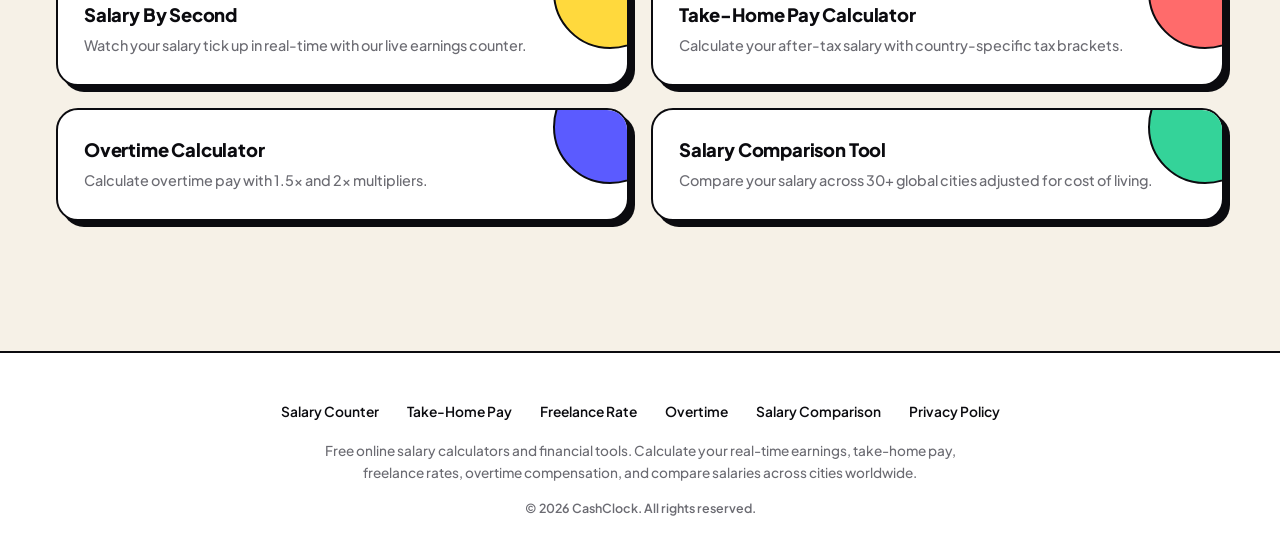
==== commit 4e75828a: "Add favicon, sharpen meta tags, expand schema markup - Custom SVG favicon (red/blue clock with dolla" ====
--- a/freelance-rate/index.html
+++ b/freelance-rate/index.html
@@ -8,7 +8,9 @@
     <meta property="og:title" content="Freelance Rate Calculator - Salary to Hourly Rate">
     <meta property="og:description" content="Calculate the freelance hourly rate you need to match or exceed your current salary, factoring in taxes, benefits, and overhead.">
     <meta property="og:type" content="website">
-    <link rel="canonical" href="https://cashclock.vercel.app/freelance-rate/">
+    <link rel="canonical" href="https://cashclockio.vercel.app/freelance-rate/">
+    <link rel="icon" type="image/svg+xml" href="/favicon.svg">
+    <link rel="apple-touch-icon" href="/favicon.svg">
     <script type="application/ld+json">
     {
         "@context": "https://schema.org",
--- a/css/shared.css
+++ b/css/shared.css
@@ -1,133 +1,167 @@
-@import url('https://fonts.googleapis.com/css2?family=Space+Grotesk:wght@400;600;700&family=Inter:wght@300;400;500;600;700&family=DM+Sans:wght@400;500;700&family=Noto+Sans+SC:wght@400;700&family=Noto+Sans+JP:wght@400;700&family=Noto+Sans+KR:wght@400;700&display=swap');
+@import url('https://fonts.googleapis.com/css2?family=Plus+Jakarta+Sans:wght@400;500;600;700;800&family=Inter:wght@400;500;600;700;800&family=DM+Sans:wght@400;500;700&family=Noto+Sans+SC:wght@400;700;800&family=Noto+Sans+JP:wght@400;700;800&family=Noto+Sans+KR:wght@400;700;800&display=swap');
 
 :root {
-    --gold-light: #e8c547;
-    --gold: #d4a017;
-    --gold-deep: #b8860b;
-    --gold-dark: #8b6914;
-    --gold-glow: rgba(212, 160, 23, 0.4);
-    --gold-subtle: rgba(212, 160, 23, 0.15);
-    --bg-primary: #0a0a0a;
-    --bg-secondary: #141420;
-    --bg-card: rgba(0, 0, 0, 0.55);
-    --border-subtle: rgba(184, 134, 11, 0.15);
-    --border-medium: rgba(184, 134, 11, 0.3);
-    --text-primary: #fff;
-    --text-secondary: #f0f0f0;
-    --text-muted: #e0e0e0;
-    --text-dim: #ccc;
-    --nav-height: 60px;
+    /* Playful palette */
+    --ink: #0B0B0F;
+    --ink-soft: #1a1a22;
+    --paper: #FFFFFF;
+    --canvas: #F6F1E7;
+    --canvas-warm: #FBF7EE;
+    --muted: #6B6B72;
+    --line: #0B0B0F;
+
+    --pink: #FF6B6B;
+    --pink-soft: #FFD9D9;
+    --blue: #5B5BFF;
+    --blue-soft: #D9D9FF;
+    --yellow: #FFD93D;
+    --yellow-soft: #FFF1B8;
+    --mint: #34D399;
+    --mint-soft: #C6F6E1;
+
+    /* Legacy aliases (kept so older inline styles don't break) */
+    --gold-light: var(--blue);
+    --gold: var(--ink);
+    --gold-deep: var(--ink);
+    --gold-dark: var(--ink);
+    --gold-glow: rgba(91, 91, 255, 0.25);
+    --gold-subtle: rgba(11, 11, 15, 0.05);
+    --bg-primary: var(--canvas);
+    --bg-secondary: var(--paper);
+    --bg-card: var(--paper);
+    --border-subtle: rgba(11, 11, 15, 0.12);
+    --border-medium: var(--ink);
+    --text-primary: var(--ink);
+    --text-secondary: var(--ink);
+    --text-muted: var(--ink);
+    --text-dim: var(--muted);
+
+    --nav-height: 84px;
+    --radius: 22px;
+    --shadow-card: 6px 6px 0 0 var(--ink);
+    --shadow-card-hover: 8px 8px 0 0 var(--ink);
 }
 
 * { margin: 0; padding: 0; box-sizing: border-box; }
 
 body {
-    font-family: 'Inter', 'Noto Sans SC', 'Noto Sans JP', 'Noto Sans KR', -apple-system, sans-serif;
-    background: linear-gradient(180deg, #0a0a0a 0%, #1a1020 30%, #2a1a2a 60%, #1a1020 100%);
-    color: var(--text-primary);
+    font-family: 'Plus Jakarta Sans', 'Inter', 'Noto Sans SC', 'Noto Sans JP', 'Noto Sans KR', -apple-system, sans-serif;
+    background: var(--canvas);
+    color: var(--ink);
     min-height: 100vh;
     overflow-x: hidden;
     padding-top: var(--nav-height);
     position: relative;
-}
-
-.bg-image {
-    position: fixed;
-    top: 0; left: 0; width: 100%; height: 100%;
-    background: url('https://images.unsplash.com/photo-1507525428034-b723cf961d3e?w=1920&q=80&auto=format') center center / cover no-repeat;
-    opacity: 0.35;
-    z-index: 0;
-    pointer-events: none;
-}
-
-/* ====== NAVIGATION ====== */
+    -webkit-font-smoothing: antialiased;
+}
+
+/* Disable the old dark bg image */
+.bg-image { display: none !important; }
+
+/* ===== Decorative highlighted-word marks (used in headings) ===== */
+.hl {
+    display: inline-block;
+    padding: 0 0.35em;
+    border-radius: 10px;
+    line-height: 1.05;
+    box-decoration-break: clone;
+    -webkit-box-decoration-break: clone;
+}
+.hl-pink   { background: var(--pink);   color: var(--ink); }
+.hl-blue   { background: var(--blue);   color: var(--paper); }
+.hl-yellow { background: var(--yellow); color: var(--ink); }
+.hl-mint   { background: var(--mint);   color: var(--ink); }
+
+/* ====== NAVIGATION (floating pill) ====== */
 .site-nav {
     position: fixed;
-    top: 0;
-    left: 0;
-    right: 0;
-    height: var(--nav-height);
-    background: rgba(0, 0, 0, 0.85);
-    backdrop-filter: blur(20px);
-    border-bottom: 1px solid var(--border-subtle);
+    top: 18px;
+    left: 50%;
+    transform: translateX(-50%);
+    height: 56px;
+    background: var(--ink);
+    color: var(--paper);
+    border-radius: 999px;
     z-index: 9000;
     display: flex;
     align-items: center;
-    padding: 0 30px;
+    padding: 6px 6px 6px 22px;
+    gap: 6px;
+    box-shadow: 4px 4px 0 0 rgba(11,11,15,0.15);
+    max-width: calc(100% - 32px);
 }
 
 .nav-brand {
-    font-family: 'Space Grotesk', sans-serif;
-    font-size: 1.1rem;
-    font-weight: 700;
-    background: linear-gradient(135deg, var(--gold-light), var(--gold-deep));
-    -webkit-background-clip: text;
-    -webkit-text-fill-color: transparent;
-    background-clip: text;
+    font-family: 'Plus Jakarta Sans', sans-serif;
+    font-size: 1rem;
+    font-weight: 800;
+    color: var(--paper);
     text-decoration: none;
-    margin-right: 40px;
+    margin-right: 18px;
     white-space: nowrap;
+    display: flex;
+    align-items: center;
+    gap: 8px;
+}
+.nav-brand::before {
+    content: '';
+    width: 22px;
+    height: 22px;
+    border-radius: 50%;
+    background: var(--paper);
+    border: 3px solid var(--paper);
+    box-shadow: inset 0 0 0 4px var(--ink);
 }
 
 .nav-links {
     display: flex;
-    gap: 8px;
+    gap: 2px;
     list-style: none;
-    flex: 1;
-    overflow-x: auto;
+    align-items: center;
 }
 
 .nav-links a {
-    font-family: 'DM Sans', sans-serif;
-    font-size: 0.8rem;
-    color: #fff;
+    font-family: 'Plus Jakarta Sans', sans-serif;
+    font-size: 0.86rem;
+    font-weight: 600;
+    color: rgba(255,255,255,0.78);
     text-decoration: none;
     padding: 8px 14px;
-    border-radius: 6px;
-    transition: all 0.3s ease;
+    border-radius: 999px;
+    transition: all 0.2s ease;
     white-space: nowrap;
-    letter-spacing: 0.3px;
-}
-
-.nav-links a:hover {
-    color: var(--gold);
-    background: var(--gold-subtle);
-}
-
+}
+.nav-links a:hover { color: var(--paper); background: rgba(255,255,255,0.08); }
 .nav-links a.active {
-    color: var(--gold);
-    background: var(--gold-subtle);
-    font-weight: 600;
+    color: var(--ink);
+    background: var(--paper);
+    font-weight: 700;
 }
 
 .nav-lang {
     display: flex;
-    gap: 4px;
-    margin-left: auto;
+    gap: 2px;
+    margin-left: 6px;
+    padding-left: 8px;
+    border-left: 1px solid rgba(255,255,255,0.15);
 }
 
 .nav-lang .lang-btn {
-    background: rgba(255, 255, 255, 0.05);
-    border: 1px solid var(--border-medium);
-    color: var(--text-muted);
-    padding: 5px 10px;
-    border-radius: 5px;
+    background: transparent;
+    border: none;
+    color: rgba(255,255,255,0.7);
+    padding: 6px 10px;
+    border-radius: 999px;
     cursor: pointer;
-    font-size: 0.7rem;
-    font-family: 'DM Sans', sans-serif;
-    transition: all 0.3s ease;
-}
-
-.nav-lang .lang-btn:hover {
-    border-color: var(--gold);
-    color: var(--gold);
-}
-
+    font-size: 0.72rem;
+    font-weight: 700;
+    font-family: 'Plus Jakarta Sans', sans-serif;
+    transition: all 0.2s ease;
+}
+.nav-lang .lang-btn:hover { color: var(--paper); background: rgba(255,255,255,0.08); }
 .nav-lang .lang-btn.active {
-    background: var(--gold-subtle);
-    border-color: var(--gold);
-    color: var(--gold);
-    font-weight: 600;
+    background: var(--yellow);
+    color: var(--ink);
 }
 
 .nav-hamburger {
@@ -135,544 +169,457 @@
     flex-direction: column;
     gap: 4px;
     cursor: pointer;
-    padding: 8px;
-    margin-left: 10px;
-}
-
+    padding: 10px;
+    margin-left: auto;
+    border-radius: 999px;
+}
 .nav-hamburger span {
-    width: 20px;
-    height: 2px;
-    background: var(--gold);
-    border-radius: 2px;
+    width: 20px; height: 2px;
+    background: var(--paper); border-radius: 2px;
     transition: all 0.3s ease;
 }
 
 /* ====== AD SLOTS ====== */
 .ad-slot {
-    background: rgba(255, 255, 255, 0.02);
-    border: 1px dashed var(--border-subtle);
-    border-radius: 8px;
-    display: flex;
-    align-items: center;
-    justify-content: center;
-    color: var(--text-dim);
-    font-family: 'DM Sans', sans-serif;
-    font-size: 0.7rem;
-    letter-spacing: 1px;
-    text-transform: uppercase;
-    overflow: hidden;
-}
-
-.ad-slot::after {
-    content: 'AD SPACE';
-    opacity: 0.4;
-}
-
-.ad-slot-leaderboard {
-    width: 100%;
-    max-width: 728px;
-    height: 90px;
-    margin: 0 auto 20px;
-}
-
-.ad-slot-rectangle {
-    width: 300px;
-    height: 250px;
-}
-
-.ad-slot-banner {
-    width: 100%;
-    height: 100px;
-    margin: 30px 0;
-}
+    background: var(--canvas-warm);
+    border: 2px dashed var(--ink);
+    border-radius: 14px;
+    display: flex; align-items: center; justify-content: center;
+    color: var(--muted);
+    font-family: 'Plus Jakarta Sans', sans-serif;
+    font-size: 0.7rem; letter-spacing: 1px;
+    text-transform: uppercase; overflow: hidden;
+}
+.ad-slot::after { content: 'AD SPACE'; opacity: 0.5; }
+.ad-slot-leaderboard { width: 100%; max-width: 728px; height: 90px; margin: 0 auto 20px; }
+.ad-slot-rectangle { width: 300px; height: 250px; }
+.ad-slot-banner { width: 100%; height: 100px; margin: 30px 0; }
 
 /* ====== PAGE LAYOUT ====== */
 .page-container {
-    max-width: 1100px;
+    max-width: 1440px;
     margin: 0 auto;
-    padding: 40px 20px;
+    padding: 40px 56px;
     position: relative;
     z-index: 10;
 }
 
-.page-header {
-    text-align: center;
-    margin-bottom: 40px;
-}
+.page-header { text-align: center; margin-bottom: 40px; }
 
 .page-header h1 {
-    font-family: 'Space Grotesk', sans-serif;
-    font-size: 2.2rem;
-    font-weight: 700;
-    background: linear-gradient(135deg, var(--gold-light) 0%, var(--gold) 40%, var(--gold-deep) 70%, var(--gold-light) 100%);
-    -webkit-background-clip: text;
-    -webkit-text-fill-color: transparent;
-    background-clip: text;
-    margin-bottom: 10px;
-    animation: shimmer 4s infinite;
-    background-size: 300% auto;
-}
-
-@keyframes shimmer {
-    0% { background-position: 0% center; }
-    100% { background-position: 300% center; }
+    font-family: 'Plus Jakarta Sans', sans-serif;
+    font-size: clamp(2rem, 4.6vw, 3.4rem);
+    font-weight: 800;
+    color: var(--ink);
+    margin-bottom: 14px;
+    letter-spacing: -0.02em;
+    line-height: 1.05;
 }
 
 .page-header p {
-    font-size: 1rem;
-    color: #fff;
-    font-weight: 400;
-    max-width: 600px;
+    font-size: 1.05rem;
+    color: var(--muted);
+    font-weight: 500;
+    max-width: 620px;
     margin: 0 auto;
+    line-height: 1.6;
 }
 
 /* ====== CALCULATOR CARD ====== */
 .calc-card {
-    background: rgba(0, 0, 0, 0.6);
-    border: 1px solid var(--gold-subtle);
-    border-radius: 20px;
-    padding: 40px;
-    backdrop-filter: blur(10px);
+    background: var(--paper);
+    border: 2.5px solid var(--ink);
+    border-radius: var(--radius);
+    padding: 36px;
     margin-bottom: 30px;
+    box-shadow: var(--shadow-card);
 }
 
 .calc-grid {
     display: grid;
     grid-template-columns: 1fr 1fr;
-    gap: 25px;
-}
-
-.calc-grid.three-col {
-    grid-template-columns: 1fr 1fr 1fr;
-}
-
-.calc-full-width {
-    grid-column: 1 / -1;
-}
+    gap: 22px;
+}
+.calc-grid.three-col { grid-template-columns: 1fr 1fr 1fr; }
+.calc-full-width { grid-column: 1 / -1; }
 
 /* ====== FORM ELEMENTS ====== */
-.form-group {
-    display: flex;
-    flex-direction: column;
-}
+.form-group { display: flex; flex-direction: column; }
 
 .form-group label {
-    font-family: 'DM Sans', sans-serif;
-    font-size: 0.8rem;
-    color: var(--gold);
+    font-family: 'Plus Jakarta Sans', sans-serif;
+    font-size: 0.78rem;
+    color: var(--ink);
     text-transform: uppercase;
-    letter-spacing: 1.5px;
-    margin-bottom: 10px;
-    font-weight: 600;
+    letter-spacing: 1px;
+    margin-bottom: 8px;
+    font-weight: 700;
 }
 
 .form-group input,
 .form-group select {
-    background: rgba(255, 255, 255, 0.04);
-    border: 1px solid var(--border-medium);
-    border-radius: 12px;
-    padding: 15px 20px;
-    font-size: 1.1rem;
-    color: var(--text-primary);
-    font-family: 'Space Grotesk', sans-serif;
-    transition: all 0.3s ease;
+    background: var(--paper);
+    border: 2px solid var(--ink);
+    border-radius: 14px;
+    padding: 14px 18px;
+    font-size: 1rem;
+    color: var(--ink);
+    font-family: 'Plus Jakarta Sans', sans-serif;
+    font-weight: 600;
+    transition: all 0.15s ease;
     outline: none;
 }
 
 .form-group input:focus,
 .form-group select:focus {
-    border-color: var(--gold);
-    box-shadow: 0 0 20px var(--gold-glow);
-}
-
-.form-group input::placeholder {
-    color: #555;
-}
+    border-color: var(--blue);
+    box-shadow: 4px 4px 0 0 var(--blue);
+    transform: translate(-2px, -2px);
+}
+
+.form-group input::placeholder { color: #b9b9b9; font-weight: 500; }
 
 .form-group select {
     cursor: pointer;
     appearance: none;
-    background-image: url("data:image/svg+xml,%3Csvg xmlns='http://www.w3.org/2000/svg' width='12' height='12' fill='%23d4a017' viewBox='0 0 16 16'%3E%3Cpath d='M8 11L3 6h10l-5 5z'/%3E%3C/svg%3E");
+    background-image: url("data:image/svg+xml,%3Csvg xmlns='http://www.w3.org/2000/svg' width='12' height='12' fill='%230B0B0F' viewBox='0 0 16 16'%3E%3Cpath d='M8 11L3 6h10l-5 5z'/%3E%3C/svg%3E");
     background-repeat: no-repeat;
-    background-position: right 15px center;
-}
-
-.form-group select option {
-    background: #1a1a2e;
-    color: #fff;
-}
+    background-position: right 16px center;
+    padding-right: 38px;
+}
+
+.form-group select option { background: var(--paper); color: var(--ink); }
 
 .calc-btn {
-    display: block;
+    display: inline-flex;
+    align-items: center;
+    justify-content: center;
+    gap: 8px;
     width: 100%;
-    margin-top: 30px;
-    padding: 18px;
-    background: linear-gradient(135deg, var(--gold-light), var(--gold-deep));
-    border: none;
-    border-radius: 12px;
-    font-size: 1.1rem;
+    margin-top: 26px;
+    padding: 16px 22px;
+    background: var(--ink);
+    border: 2px solid var(--ink);
+    border-radius: 999px;
+    font-size: 0.95rem;
     font-weight: 700;
-    color: #000;
+    color: var(--paper);
     cursor: pointer;
-    font-family: 'DM Sans', sans-serif;
-    text-transform: uppercase;
-    letter-spacing: 3px;
-    transition: all 0.3s ease;
-    box-shadow: 0 5px 30px var(--gold-glow);
-}
-
-.calc-btn:hover {
-    transform: translateY(-2px);
-    box-shadow: 0 8px 40px rgba(212, 160, 23, 0.5);
-}
-
-.calc-btn:active {
-    transform: translateY(0);
-}
+    font-family: 'Plus Jakarta Sans', sans-serif;
+    letter-spacing: 0.5px;
+    transition: all 0.15s ease;
+    box-shadow: 4px 4px 0 0 var(--ink);
+}
+.calc-btn:hover { background: var(--blue); border-color: var(--ink); transform: translate(-2px, -2px); box-shadow: 6px 6px 0 0 var(--ink); }
+.calc-btn:active { transform: translate(0, 0); box-shadow: 2px 2px 0 0 var(--ink); }
 
 /* ====== RESULTS ====== */
-.results-section {
-    display: none;
-    animation: fadeIn 0.6s ease;
-}
-
-.results-section.active {
-    display: block;
-}
+.results-section { display: none; animation: fadeIn 0.5s ease; }
+.results-section.active { display: block; }
 
 @keyframes fadeIn {
-    from { opacity: 0; transform: translateY(20px); }
-    to { opacity: 1; transform: translateY(0); }
+    from { opacity: 0; transform: translateY(14px); }
+    to   { opacity: 1; transform: translateY(0); }
 }
 
 .result-highlight {
     text-align: center;
-    padding: 30px;
-    background: rgba(184, 134, 11, 0.05);
-    border: 1px solid rgba(184, 134, 11, 0.2);
-    border-radius: 15px;
-    margin-bottom: 25px;
+    padding: 28px;
+    background: var(--yellow);
+    border: 2.5px solid var(--ink);
+    border-radius: var(--radius);
+    margin-bottom: 22px;
+    box-shadow: var(--shadow-card);
 }
 
 .result-highlight .result-label {
-    font-family: 'DM Sans', sans-serif;
-    font-size: 0.8rem;
+    font-family: 'Plus Jakarta Sans', sans-serif;
+    font-size: 0.78rem;
     text-transform: uppercase;
-    letter-spacing: 2px;
-    color: #fff;
+    letter-spacing: 1.5px;
+    color: var(--ink);
     margin-bottom: 8px;
+    font-weight: 700;
 }
 
 .result-highlight .result-value {
-    font-family: 'Space Grotesk', sans-serif;
-    font-size: 2.8rem;
-    font-weight: 700;
-    color: var(--gold-light);
+    font-family: 'Plus Jakarta Sans', sans-serif;
+    font-size: 2.6rem;
+    font-weight: 800;
+    color: var(--ink);
+    letter-spacing: -0.02em;
 }
 
 .results-grid {
     display: grid;
     grid-template-columns: repeat(3, 1fr);
-    gap: 15px;
+    gap: 14px;
     margin-top: 20px;
 }
 
 .result-card {
-    background: rgba(0, 0, 0, 0.5);
-    border: 1px solid var(--border-subtle);
-    border-radius: 12px;
-    padding: 20px 15px;
+    background: var(--paper);
+    border: 2px solid var(--ink);
+    border-radius: 16px;
+    padding: 20px 16px;
     text-align: center;
+    box-shadow: 4px 4px 0 0 var(--ink);
 }
 
 .result-card .result-card-value {
-    font-family: 'Space Grotesk', sans-serif;
-    font-size: 1.3rem;
-    color: var(--gold-light);
-    font-weight: 600;
-    margin-bottom: 5px;
+    font-family: 'Plus Jakarta Sans', sans-serif;
+    font-size: 1.4rem;
+    color: var(--ink);
+    font-weight: 800;
+    margin-bottom: 4px;
 }
 
 .result-card .result-card-label {
-    font-family: 'DM Sans', sans-serif;
+    font-family: 'Plus Jakarta Sans', sans-serif;
     font-size: 0.72rem;
-    color: #ddd;
+    color: var(--muted);
     text-transform: uppercase;
     letter-spacing: 1px;
+    font-weight: 600;
 }
 
 /* ====== VISUAL CHARTS ====== */
-.pie-chart {
-    width: 180px;
-    height: 180px;
-    border-radius: 50%;
-    margin: 20px auto;
-    position: relative;
-}
+.pie-chart { width: 180px; height: 180px; border-radius: 50%; margin: 20px auto; position: relative; }
 
 .pie-legend {
-    display: flex;
-    justify-content: center;
-    gap: 20px;
-    margin-top: 15px;
-    font-family: 'DM Sans', sans-serif;
-    font-size: 0.8rem;
-}
-
-.pie-legend-item {
-    display: flex;
-    align-items: center;
-    gap: 6px;
-    color: #eee;
-}
-
-.pie-legend-dot {
-    width: 10px;
-    height: 10px;
-    border-radius: 50%;
-}
-
-.bar-chart {
-    margin: 20px 0;
-}
-
-.bar-row {
-    display: flex;
-    align-items: center;
-    margin-bottom: 12px;
-}
-
+    display: flex; justify-content: center; gap: 20px; margin-top: 15px;
+    font-family: 'Plus Jakarta Sans', sans-serif; font-size: 0.85rem;
+    font-weight: 600;
+}
+.pie-legend-item { display: flex; align-items: center; gap: 6px; color: var(--ink); }
+.pie-legend-dot { width: 12px; height: 12px; border-radius: 4px; border: 1.5px solid var(--ink); }
+
+.bar-chart { margin: 20px 0; }
+.bar-row { display: flex; align-items: center; margin-bottom: 12px; }
 .bar-label {
-    font-family: 'DM Sans', sans-serif;
-    font-size: 0.75rem;
-    color: #eee;
-    width: 100px;
-    text-transform: uppercase;
-    letter-spacing: 0.5px;
-}
-
+    font-family: 'Plus Jakarta Sans', sans-serif;
+    font-size: 0.78rem; color: var(--ink); width: 110px;
+    text-transform: uppercase; letter-spacing: 0.5px;
+    font-weight: 700;
+}
 .bar-track {
-    flex: 1;
-    height: 24px;
-    background: rgba(255, 255, 255, 0.03);
-    border-radius: 6px;
-    overflow: hidden;
-    position: relative;
-}
-
+    flex: 1; height: 28px;
+    background: var(--canvas-warm);
+    border: 2px solid var(--ink);
+    border-radius: 8px; overflow: hidden; position: relative;
+}
 .bar-fill {
-    height: 100%;
-    border-radius: 6px;
+    height: 100%; border-radius: 0;
     transition: width 0.8s ease;
-    display: flex;
-    align-items: center;
-    padding-left: 10px;
-    font-family: 'Space Grotesk', sans-serif;
-    font-size: 0.75rem;
-    color: #000;
-    font-weight: 600;
-}
-
-.bar-fill.gold {
-    background: linear-gradient(90deg, var(--gold-deep), var(--gold-light));
-}
-
-.bar-fill.green {
-    background: linear-gradient(90deg, #2d8a4e, #4ade80);
-}
-
-.bar-fill.blue {
-    background: linear-gradient(90deg, #1d4ed8, #60a5fa);
-}
+    display: flex; align-items: center; padding-left: 10px;
+    font-family: 'Plus Jakarta Sans', sans-serif;
+    font-size: 0.78rem; color: var(--ink); font-weight: 700;
+}
+.bar-fill.gold { background: var(--yellow); }
+.bar-fill.green { background: var(--mint); }
+.bar-fill.blue { background: var(--blue); color: var(--paper); }
 
 /* ====== SEO CONTENT ====== */
 .seo-content {
-    margin-top: 50px;
-    padding: 40px;
-    background: rgba(0, 0, 0, 0.6);
-    border: 1px solid var(--border-subtle);
-    border-radius: 20px;
-}
-
+    margin-top: 50px; padding: 36px;
+    background: var(--paper);
+    border: 2.5px solid var(--ink);
+    border-radius: var(--radius);
+    box-shadow: var(--shadow-card);
+}
 .seo-content h2 {
-    font-family: 'Space Grotesk', sans-serif;
-    font-size: 1.4rem;
-    color: var(--gold);
-    margin-bottom: 15px;
-}
-
-.seo-content p {
-    font-size: 0.95rem;
-    color: #eee;
-    line-height: 1.8;
-    margin-bottom: 15px;
-}
-
-.seo-content ul {
-    color: #eee;
-    padding-left: 20px;
-    line-height: 2;
-    font-size: 0.9rem;
-}
+    font-family: 'Plus Jakarta Sans', sans-serif;
+    font-size: 1.4rem; color: var(--ink); margin-bottom: 14px;
+    font-weight: 800; letter-spacing: -0.01em;
+}
+.seo-content p { font-size: 0.96rem; color: var(--ink); line-height: 1.7; margin-bottom: 14px; }
+.seo-content ul { color: var(--ink); padding-left: 20px; line-height: 1.9; font-size: 0.94rem; }
 
 /* ====== MORE TOOLS ====== */
-.more-tools {
-    margin-top: 60px;
-}
+.more-tools { margin-top: 70px; }
 
 .more-tools h2 {
-    font-family: 'Space Grotesk', sans-serif;
-    font-size: 1.4rem;
-    color: var(--gold);
+    font-family: 'Plus Jakarta Sans', sans-serif;
+    font-size: clamp(1.6rem, 3vw, 2.2rem);
+    color: var(--ink);
     text-align: center;
-    margin-bottom: 25px;
+    margin-bottom: 30px;
+    font-weight: 800;
+    letter-spacing: -0.02em;
 }
 
 .tools-grid {
     display: grid;
     grid-template-columns: repeat(2, 1fr);
-    gap: 20px;
+    gap: 22px;
 }
 
 .tool-card {
-    background: rgba(0, 0, 0, 0.5);
-    border: 1px solid var(--border-subtle);
-    border-radius: 15px;
-    padding: 25px;
+    background: var(--paper);
+    border: 2.5px solid var(--ink);
+    border-radius: var(--radius);
+    padding: 28px 26px;
     text-decoration: none;
-    transition: all 0.3s ease;
+    transition: all 0.18s ease;
     display: block;
-}
-
-.tool-card:hover {
-    border-color: var(--gold);
-    transform: translateY(-3px);
-    box-shadow: 0 10px 30px rgba(212, 160, 23, 0.1);
-}
+    color: var(--ink);
+    box-shadow: var(--shadow-card);
+    position: relative;
+    overflow: hidden;
+}
+.tool-card::before {
+    content: '';
+    position: absolute;
+    top: -40px; right: -40px;
+    width: 110px; height: 110px;
+    border-radius: 50%;
+    background: var(--yellow);
+    border: 2.5px solid var(--ink);
+    z-index: 0;
+}
+.tool-card:nth-child(2)::before { background: var(--pink); }
+.tool-card:nth-child(3)::before { background: var(--blue); }
+.tool-card:nth-child(4)::before { background: var(--mint); }
+.tool-card > * { position: relative; z-index: 1; }
+
+.tool-card:hover { transform: translate(-3px, -3px); box-shadow: var(--shadow-card-hover); }
 
 .tool-card h3 {
-    font-family: 'Space Grotesk', sans-serif;
-    font-size: 1.05rem;
-    color: var(--gold-light);
+    font-family: 'Plus Jakarta Sans', sans-serif;
+    font-size: 1.15rem;
+    color: var(--ink);
     margin-bottom: 8px;
-}
-
+    font-weight: 800;
+    letter-spacing: -0.01em;
+}
 .tool-card p {
-    font-family: 'DM Sans', sans-serif;
-    font-size: 0.85rem;
-    color: #ddd;
-    line-height: 1.5;
+    font-family: 'Plus Jakarta Sans', sans-serif;
+    font-size: 0.9rem;
+    color: var(--muted);
+    line-height: 1.55;
+    font-weight: 500;
 }
 
 /* ====== FOOTER ====== */
 .site-footer {
-    margin-top: 80px;
-    padding: 40px 30px;
-    border-top: 1px solid var(--border-subtle);
+    margin-top: 90px;
+    padding: 50px 30px 40px;
+    border-top: 2.5px solid var(--ink);
     text-align: center;
+    background: var(--paper);
 }
 
 .footer-links {
     display: flex;
     justify-content: center;
-    gap: 25px;
+    gap: 28px;
     margin-bottom: 20px;
     flex-wrap: wrap;
 }
 
 .footer-links a {
-    font-family: 'DM Sans', sans-serif;
-    font-size: 0.8rem;
-    color: #ddd;
+    font-family: 'Plus Jakarta Sans', sans-serif;
+    font-size: 0.86rem;
+    color: var(--ink);
     text-decoration: none;
-    transition: color 0.3s ease;
-}
-
-.footer-links a:hover {
-    color: var(--gold);
-}
+    font-weight: 600;
+    transition: color 0.2s ease;
+}
+.footer-links a:hover { color: var(--blue); }
 
 .footer-about {
-    max-width: 600px;
-    margin: 0 auto 15px;
-    font-size: 0.8rem;
-    color: #ccc;
+    max-width: 640px;
+    margin: 0 auto 16px;
+    font-size: 0.85rem;
+    color: var(--muted);
     line-height: 1.6;
+    font-weight: 500;
 }
 
 .footer-copy {
-    font-size: 0.75rem;
-    color: #aaa;
-    font-family: 'DM Sans', sans-serif;
+    font-size: 0.78rem;
+    color: var(--muted);
+    font-family: 'Plus Jakarta Sans', sans-serif;
+    font-weight: 600;
 }
 
 /* ====== COMPARISON CARDS ====== */
 .comparison-cards {
     display: grid;
     grid-template-columns: 1fr 1fr;
-    gap: 20px;
+    gap: 18px;
     margin-top: 20px;
 }
 
 .comparison-card {
-    background: rgba(0, 0, 0, 0.5);
-    border: 1px solid var(--border-subtle);
-    border-radius: 15px;
-    padding: 25px;
+    background: var(--paper);
+    border: 2.5px solid var(--ink);
+    border-radius: var(--radius);
+    padding: 26px;
     text-align: center;
+    box-shadow: var(--shadow-card);
 }
 
 .comparison-card h3 {
-    font-family: 'DM Sans', sans-serif;
-    font-size: 0.75rem;
+    font-family: 'Plus Jakarta Sans', sans-serif;
+    font-size: 0.78rem;
     text-transform: uppercase;
     letter-spacing: 1.5px;
-    color: #fff;
+    color: var(--muted);
     margin-bottom: 10px;
+    font-weight: 700;
 }
 
 .comparison-card .comp-value {
-    font-family: 'Space Grotesk', sans-serif;
-    font-size: 1.8rem;
-    font-weight: 700;
-    color: var(--gold-light);
-    margin-bottom: 5px;
+    font-family: 'Plus Jakarta Sans', sans-serif;
+    font-size: 1.9rem;
+    font-weight: 800;
+    color: var(--ink);
+    margin-bottom: 4px;
+    letter-spacing: -0.02em;
 }
 
 .comparison-card .comp-detail {
-    font-size: 0.8rem;
-    color: #ccc;
+    font-size: 0.82rem;
+    color: var(--muted);
+    font-weight: 500;
 }
 
 /* ====== RESPONSIVE ====== */
-@media (max-width: 768px) {
-    :root { --nav-height: 55px; }
-
+@media (max-width: 880px) {
+    :root { --nav-height: 72px; }
+    .page-container { padding: 32px 20px; }
+
+    .site-nav { padding: 6px 8px 6px 16px; gap: 4px; }
+    .nav-brand { margin-right: 6px; font-size: 0.92rem; }
+    .nav-brand::before { width: 18px; height: 18px; }
     .nav-links { display: none; }
     .nav-links.open {
         display: flex;
         flex-direction: column;
         position: absolute;
-        top: var(--nav-height);
-        left: 0;
-        right: 0;
-        background: rgba(10, 10, 10, 0.98);
-        padding: 15px;
-        border-bottom: 1px solid var(--border-subtle);
-        gap: 5px;
+        top: calc(100% + 10px);
+        left: 0; right: 0;
+        background: var(--ink);
+        padding: 12px;
+        border-radius: 22px;
+        gap: 4px;
+        box-shadow: 4px 4px 0 0 rgba(11,11,15,0.15);
     }
+    .nav-links.open a { width: 100%; }
     .nav-hamburger { display: flex; }
-    .nav-lang { margin-left: 10px; }
-    .nav-lang .lang-btn { padding: 4px 7px; font-size: 0.65rem; }
-
-    .page-header h1 { font-size: 1.6rem; }
-    .calc-card { padding: 25px; }
-    .calc-grid { grid-template-columns: 1fr; }
+    .nav-lang { margin-left: 4px; padding-left: 6px; }
+    .nav-lang .lang-btn { padding: 5px 8px; font-size: 0.66rem; }
+
+    .page-header h1 { font-size: 1.8rem; }
+    .calc-card { padding: 22px; border-width: 2px; }
+    .calc-grid { grid-template-columns: 1fr; gap: 16px; }
     .calc-grid.three-col { grid-template-columns: 1fr; }
     .results-grid { grid-template-columns: 1fr; }
     .tools-grid { grid-template-columns: 1fr; }
     .comparison-cards { grid-template-columns: 1fr; }
     .result-highlight .result-value { font-size: 2rem; }
+    .seo-content { padding: 22px; }
 
     .ad-slot-leaderboard { height: 60px; }
     .ad-slot-rectangle { width: 100%; height: 200px; }
